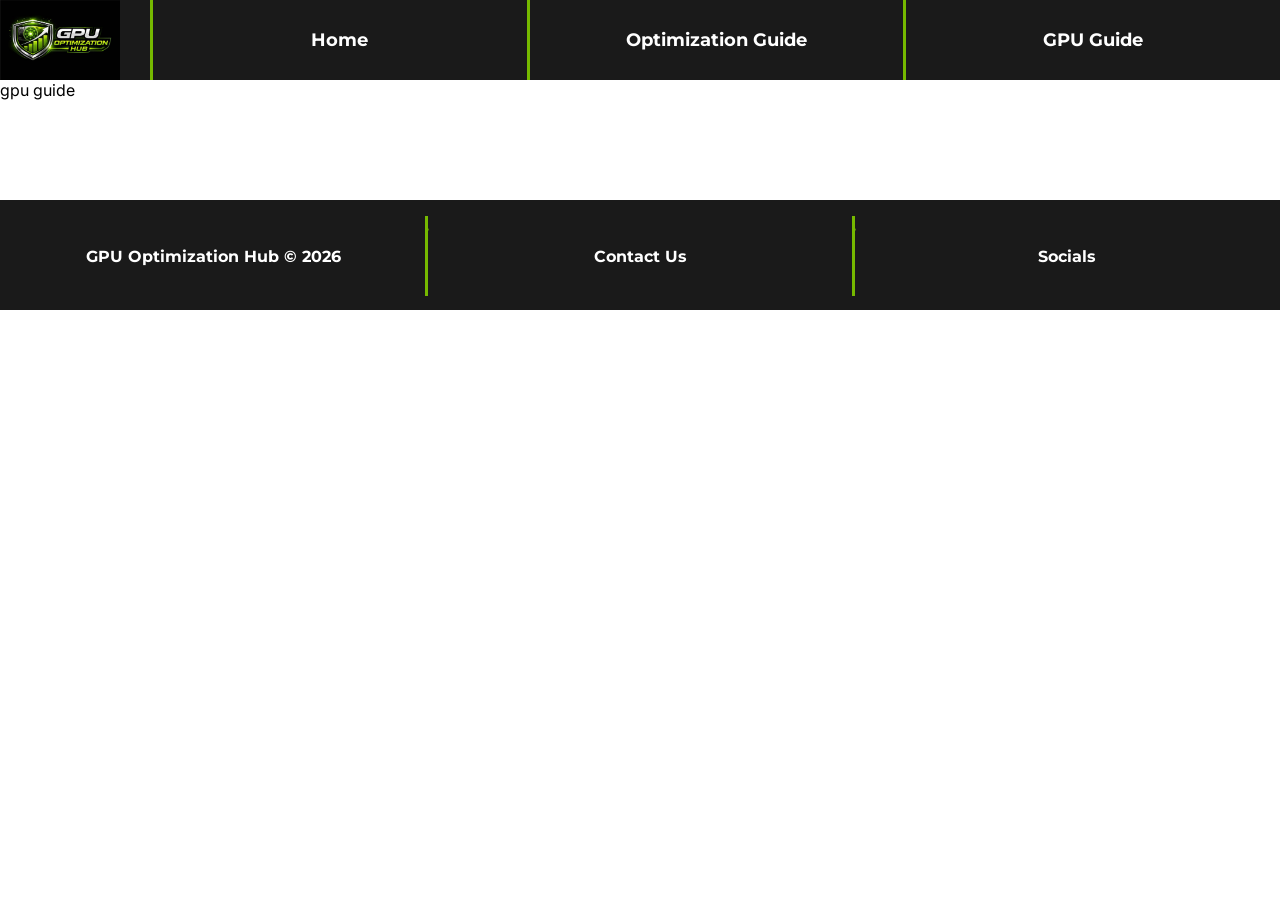
==== gpu-guide.html @ 00ade52e "added header & footer" ====
<!DOCTYPE html>
<html lang="en">
<head>
    <meta charset="UTF-8">
    <meta name="viewport" content="width=device-width, initial-scale=1.0">
    <title>GPU Guide</title>
    <link rel="stylesheet" href="css/gpu-guide.css">
</head>

<div id="content">
    <header>
        <img class="logo" src="pictures/company logo.png" alt="Dry Oar Logo">
        <nav>
            <a href="index.html">Home</a>
            <a href="op-guide.html">Optimization Guide</a>
            <a href="gpu-guide.html">GPU Guide</a>
        </nav>
    </header>
    <body>
        gpu guide
    </body>
    <footer>
        <p>GPU Optimization Hub &copy; 2026</p>
        <p class="divider">.</p>
        <p>Contact Us</p>
        <p class="divider">.</p>
        <p>Socials</p>
    </footer>
</div>
</html>
---- css/gpu-guide.css ----
/* imports */
@import url('https://fonts.googleapis.com/css2?family=Inter:ital,opsz,wght@0,14..32,100..900;1,14..32,100..900&family=Montserrat:ital,wght@0,100..900;1,100..900&display=swap');

:root {

  --heading-font: "Montserrat";
  --paragraph-font: "Inter";

  /* colors */
    --primary: #76B900;
    --secondary: #1A1A1A;
    --background: #FFFFFF;
    --accent: #E5E5E5;
}


#content {
    margin: 0 auto;
    background-color: var(--background);
    min-height: 100vh;
}


/* header */
header {
    display:grid;
    grid-template-columns: 150px auto;
    background-color: var(--secondary);
}
.logo {
    height: 80px;
}
nav {
    display: flex;
    background-color: var(--secondary);
    font-family: var(--heading-font);
    font-size: large;
}
nav a {
    text-align: center;
    background-color: var(--secondary);
    color: var(--background);
    text-decoration: none;
    height: 80px;
    display: flex;
    transition: background-color 0.5s;
    flex: 1;
    justify-content: center;
    align-items: center;
    border-left: 3px solid var(--primary);
    font-weight: bold;
}
nav a:hover {
    background-color:var(--primary);
}


/* body */
body {
    margin: 0;
    font-family: var(--paragraph-font), sans-serif;
    background-color: var(--background);
}


/* footer */
footer {
    background-color: var(--secondary);
    color: var(--background);
    height: 110px;
    justify-content: space-around;
    align-items: center;
    display: grid;
    grid-template-columns: 1fr 1px 1fr 1px 1fr;
    margin-top: 100px;
}

footer p {
    align-self: center;
    justify-self: center;
    font-family: var(--heading-font);
    font-weight: bold;

}
.divider {
    background-color: var(--primary);
    color: var(--primary);
    height: 80px;
    width: 3px;
}
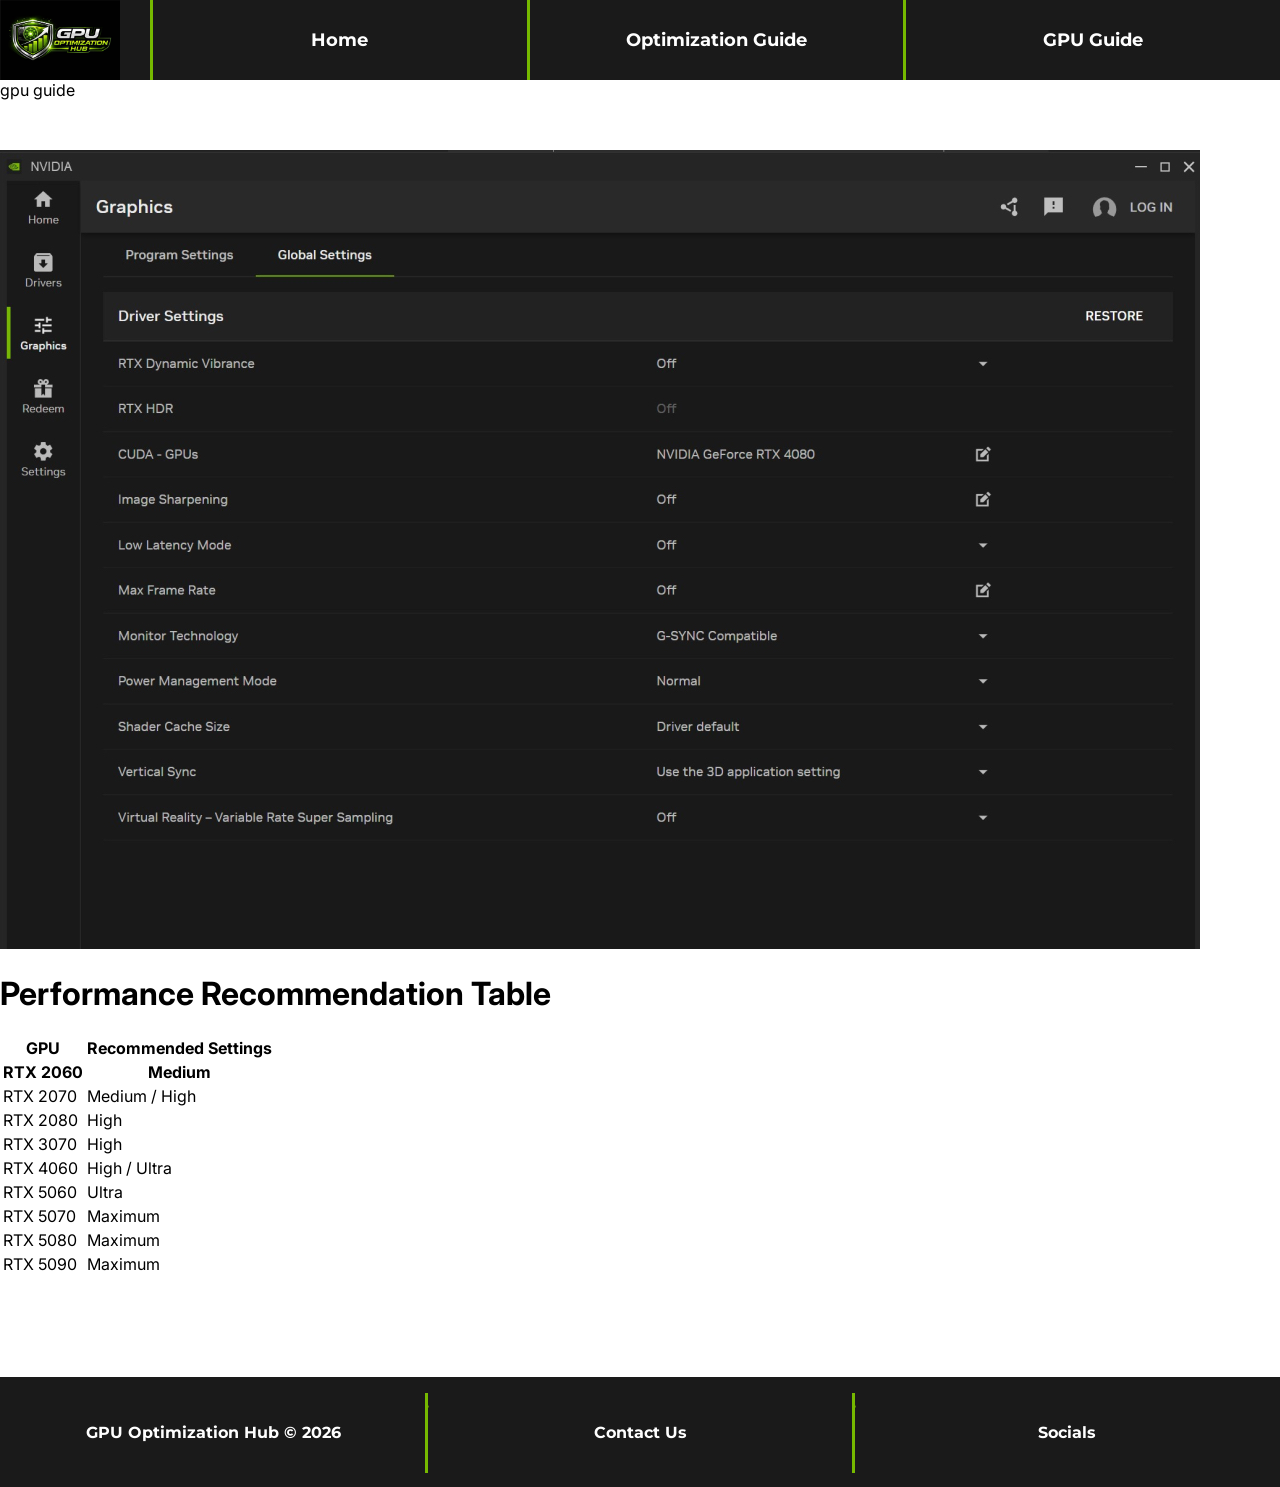
==== commit 24b71026: "Added the HTML of the GPU guide page." ====
--- a/gpu-guide.html
+++ b/gpu-guide.html
@@ -18,6 +18,57 @@
     </header>
     <body>
         gpu guide
+        <div id="hero-img">
+            <img src="pictures/Image.jfif" alt="GPU Image" class="hero-img">
+        </div>
+
+        <div id="hero-text">
+            <h1> Performance Recommendation Table </h1>
+        </div>
+
+        <table>
+            <tr>
+                <th>GPU </th>
+                <th>Recommended Settings</th>
+            </tr>
+            <tr>
+                <th>RTX 2060</th>
+                <th> Medium </th>
+            </tr>
+            <tr>
+                <td>RTX 2070</td>
+                <td>Medium / High</td>
+            </tr>
+            <tr>
+                <td>RTX 2080</td>
+                <td>High</td>
+            </tr>
+            <tr>
+                <td>RTX 3070</td>
+                <td>High</td>
+            </tr>
+            <tr>
+                <td>RTX 4060</td>
+                <td>High / Ultra</td>
+            </tr>
+            <tr>
+                <td>RTX 5060</td>
+                <td>Ultra</td>
+            </tr>
+            <tr>
+                <td>RTX 5070</td>
+                <td>Maximum</td>
+            </tr>
+            <tr>
+                <td>RTX 5080</td>
+                <td>Maximum</td>
+            </tr>
+            <tr>
+                <td>RTX 5090</td>
+                <td>Maximum</td>
+            </tr>
+        </table>
+
     </body>
     <footer>
         <p>GPU Optimization Hub &copy; 2026</p>
--- a/css/gpu-guide.css
+++ b/css/gpu-guide.css
@@ -88,3 +88,9 @@
     height: 80px;
     width: 3px;
 }
+
+#hero-img {
+    width: 100%;
+    height: auto;
+    margin-top: 50px;
+}
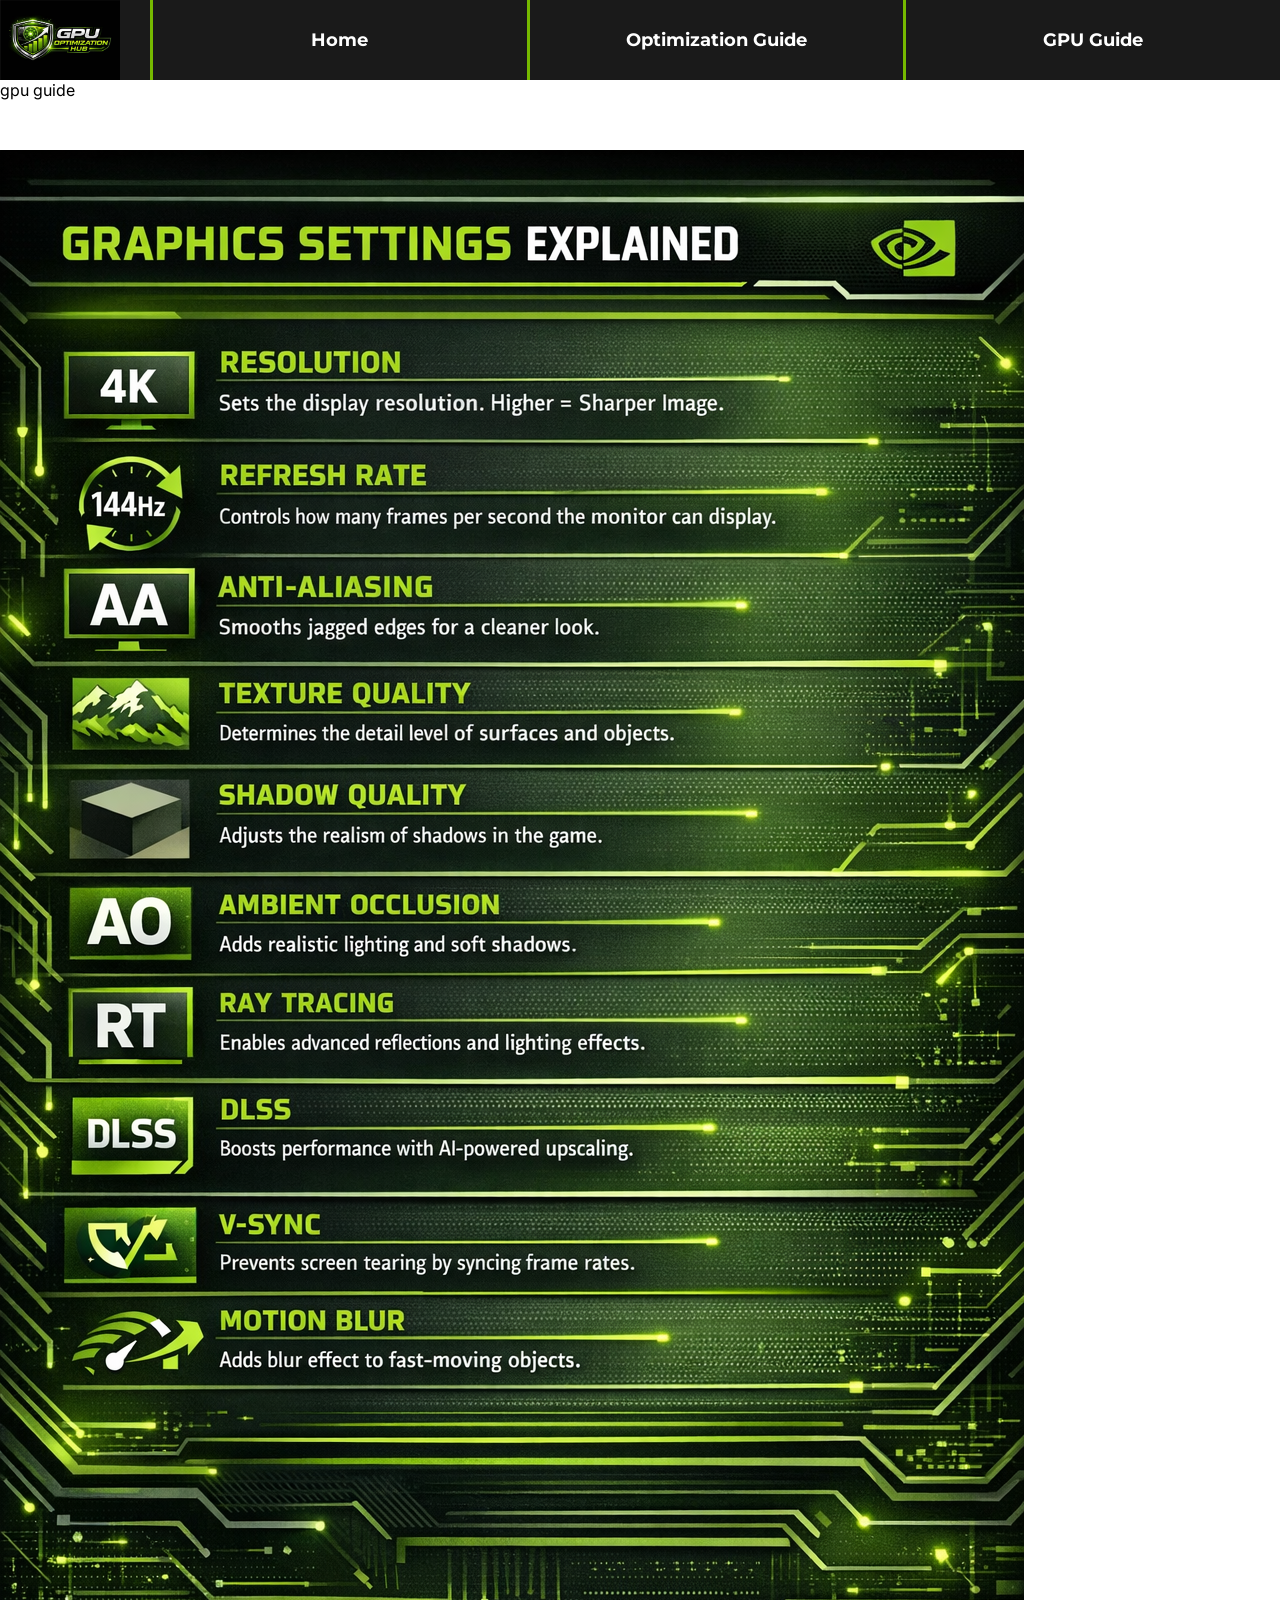
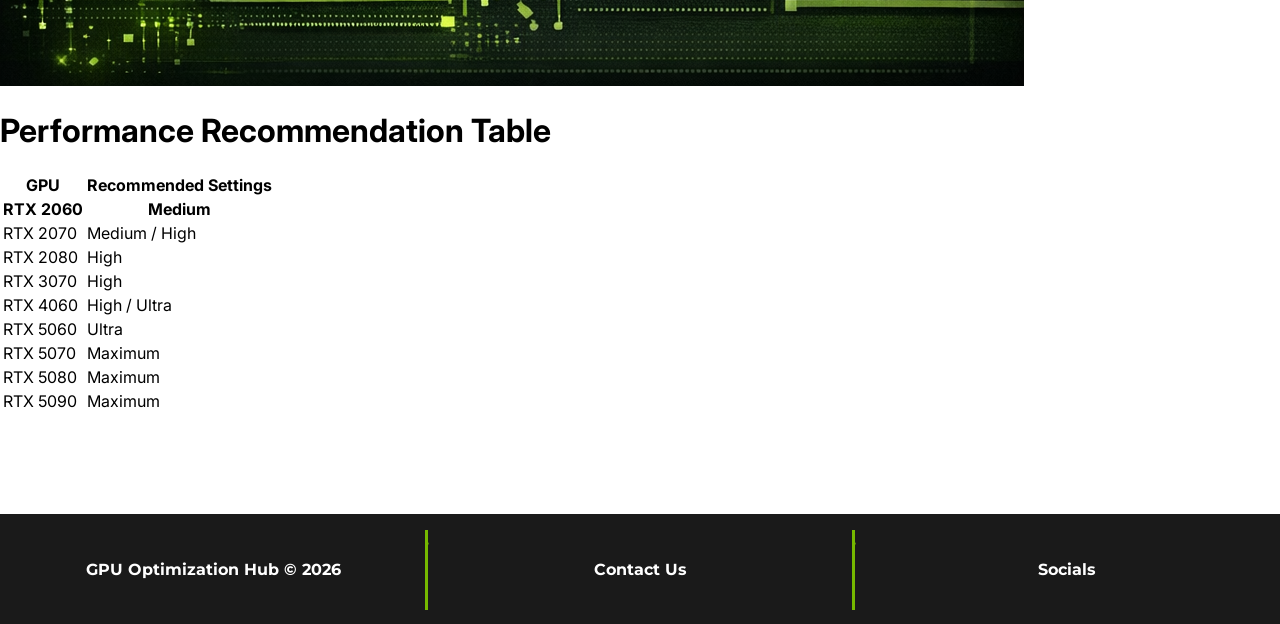
==== commit febd3a67: "changed picture" ====
--- a/gpu-guide.html
+++ b/gpu-guide.html
@@ -19,7 +19,7 @@
     <body>
         gpu guide
         <div id="hero-img">
-            <img src="pictures/Image.jfif" alt="GPU Image" class="hero-img">
+            <img src="pictures/gpu.png" alt="GPU Image" class="hero-img">
         </div>
 
         <div id="hero-text">
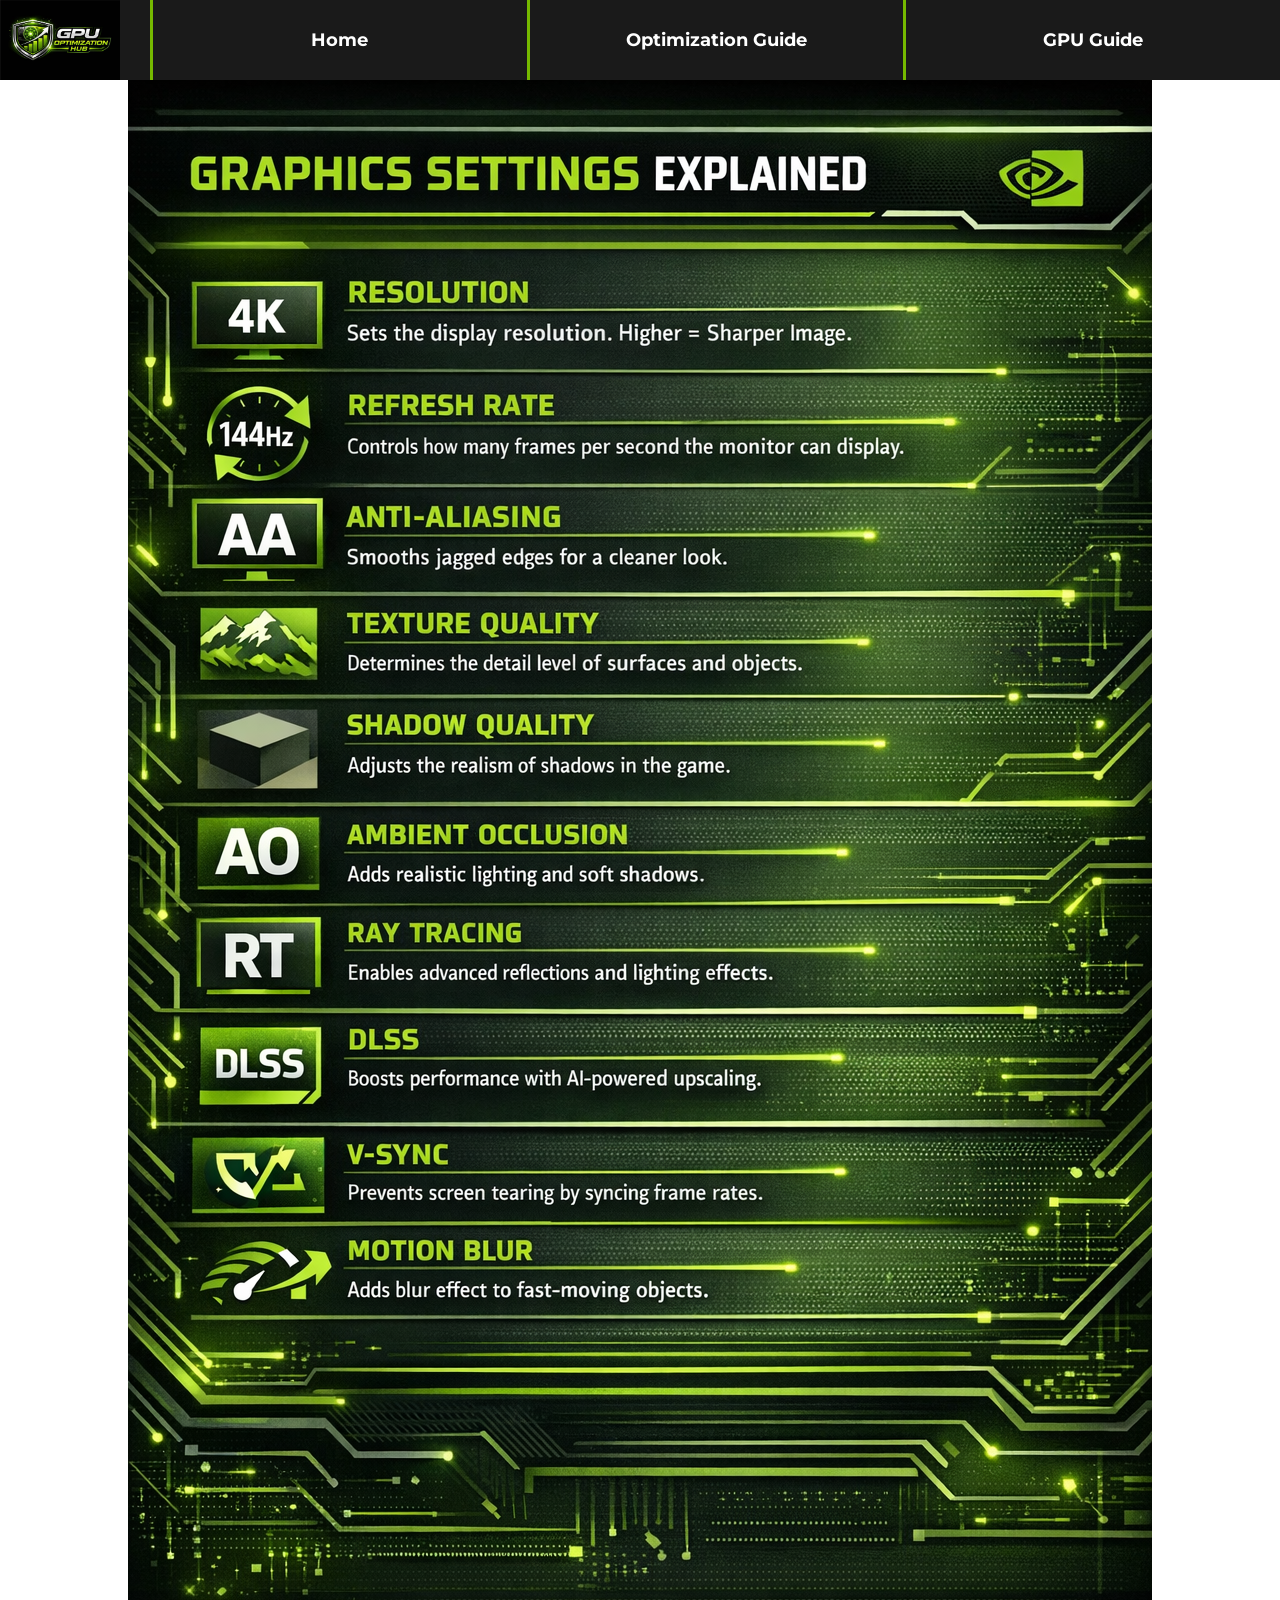
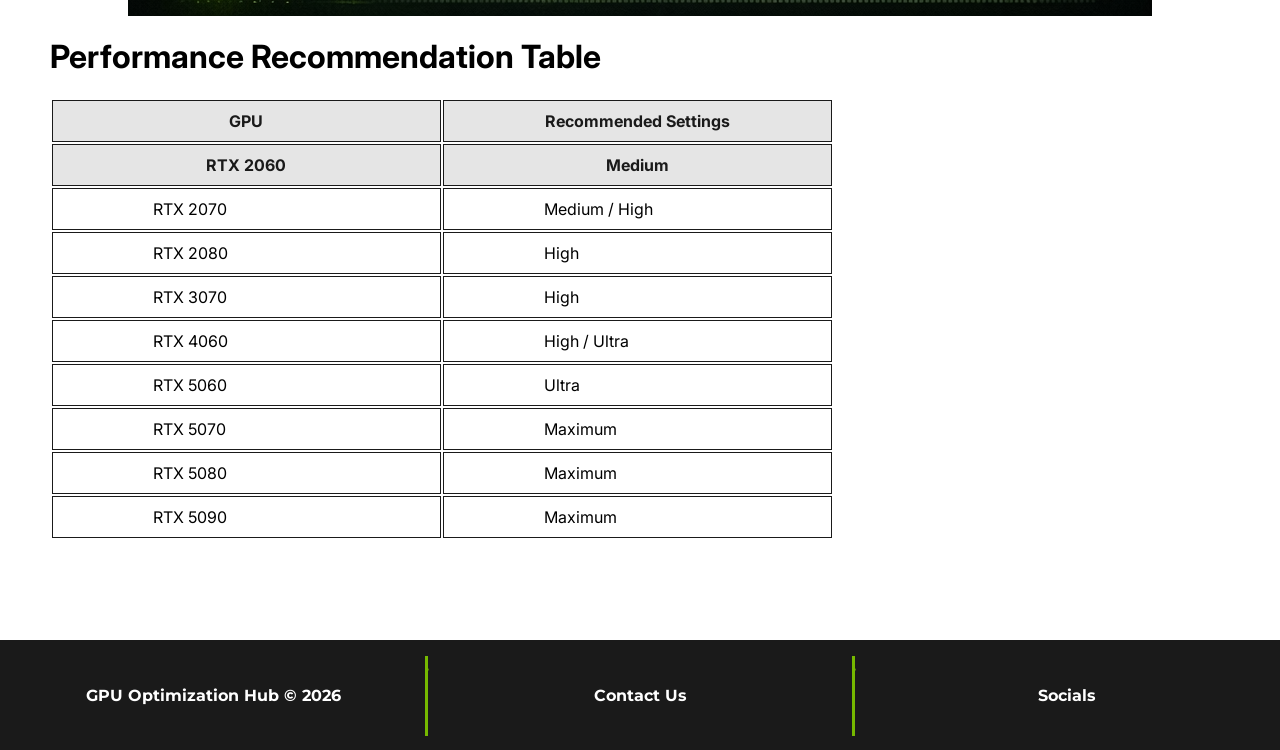
==== commit 0467c3c1: "GPU guide page CSS update" ====
--- a/gpu-guide.html
+++ b/gpu-guide.html
@@ -5,6 +5,9 @@
     <meta name="viewport" content="width=device-width, initial-scale=1.0">
     <title>GPU Guide</title>
     <link rel="stylesheet" href="css/gpu-guide.css">
+    <link rel="preconnect" href="https://fonts.googleapis.com">
+    <link rel="preconnect" href="https://fonts.gstatic.com" crossorigin>
+    <link href="https://fonts.googleapis.com/css2?family=Inter:ital,opsz,wght@0,14..32,100..900;1,14..32,100..900&family=Montserrat:ital,wght@0,100..900;1,100..900&display=swap" rel="stylesheet">
 </head>
 
 <div id="content">
@@ -17,7 +20,6 @@
         </nav>
     </header>
     <body>
-        gpu guide
         <div id="hero-img">
             <img src="pictures/gpu.png" alt="GPU Image" class="hero-img">
         </div>
--- a/css/gpu-guide.css
+++ b/css/gpu-guide.css
@@ -61,6 +61,35 @@
     font-family: var(--paragraph-font), sans-serif;
     background-color: var(--background);
 }
+#hero-img {
+    display: flex;
+    justify-content: center;
+    align-items: center;
+    height: 100%;
+}
+#hero-img img{
+    width: auto;
+    height: 100%;
+    margin: 0;
+}
+#hero-text {
+    padding-left: 50px;
+}
+table {
+    padding-left: 50px;
+}
+th {
+    background-color: var(--accent);
+    color: var(--secondary);
+    padding: 10px;
+    border: 1px solid var(--secondary);
+}
+td {
+    padding: 10px 100px;
+    border: 1px solid var(--secondary);
+    font-family: "Inter", sans-serif;
+    width: 40%;
+}
 
 
 /* footer */
@@ -88,9 +117,3 @@
     height: 80px;
     width: 3px;
 }
-
-#hero-img {
-    width: 100%;
-    height: auto;
-    margin-top: 50px;
-}
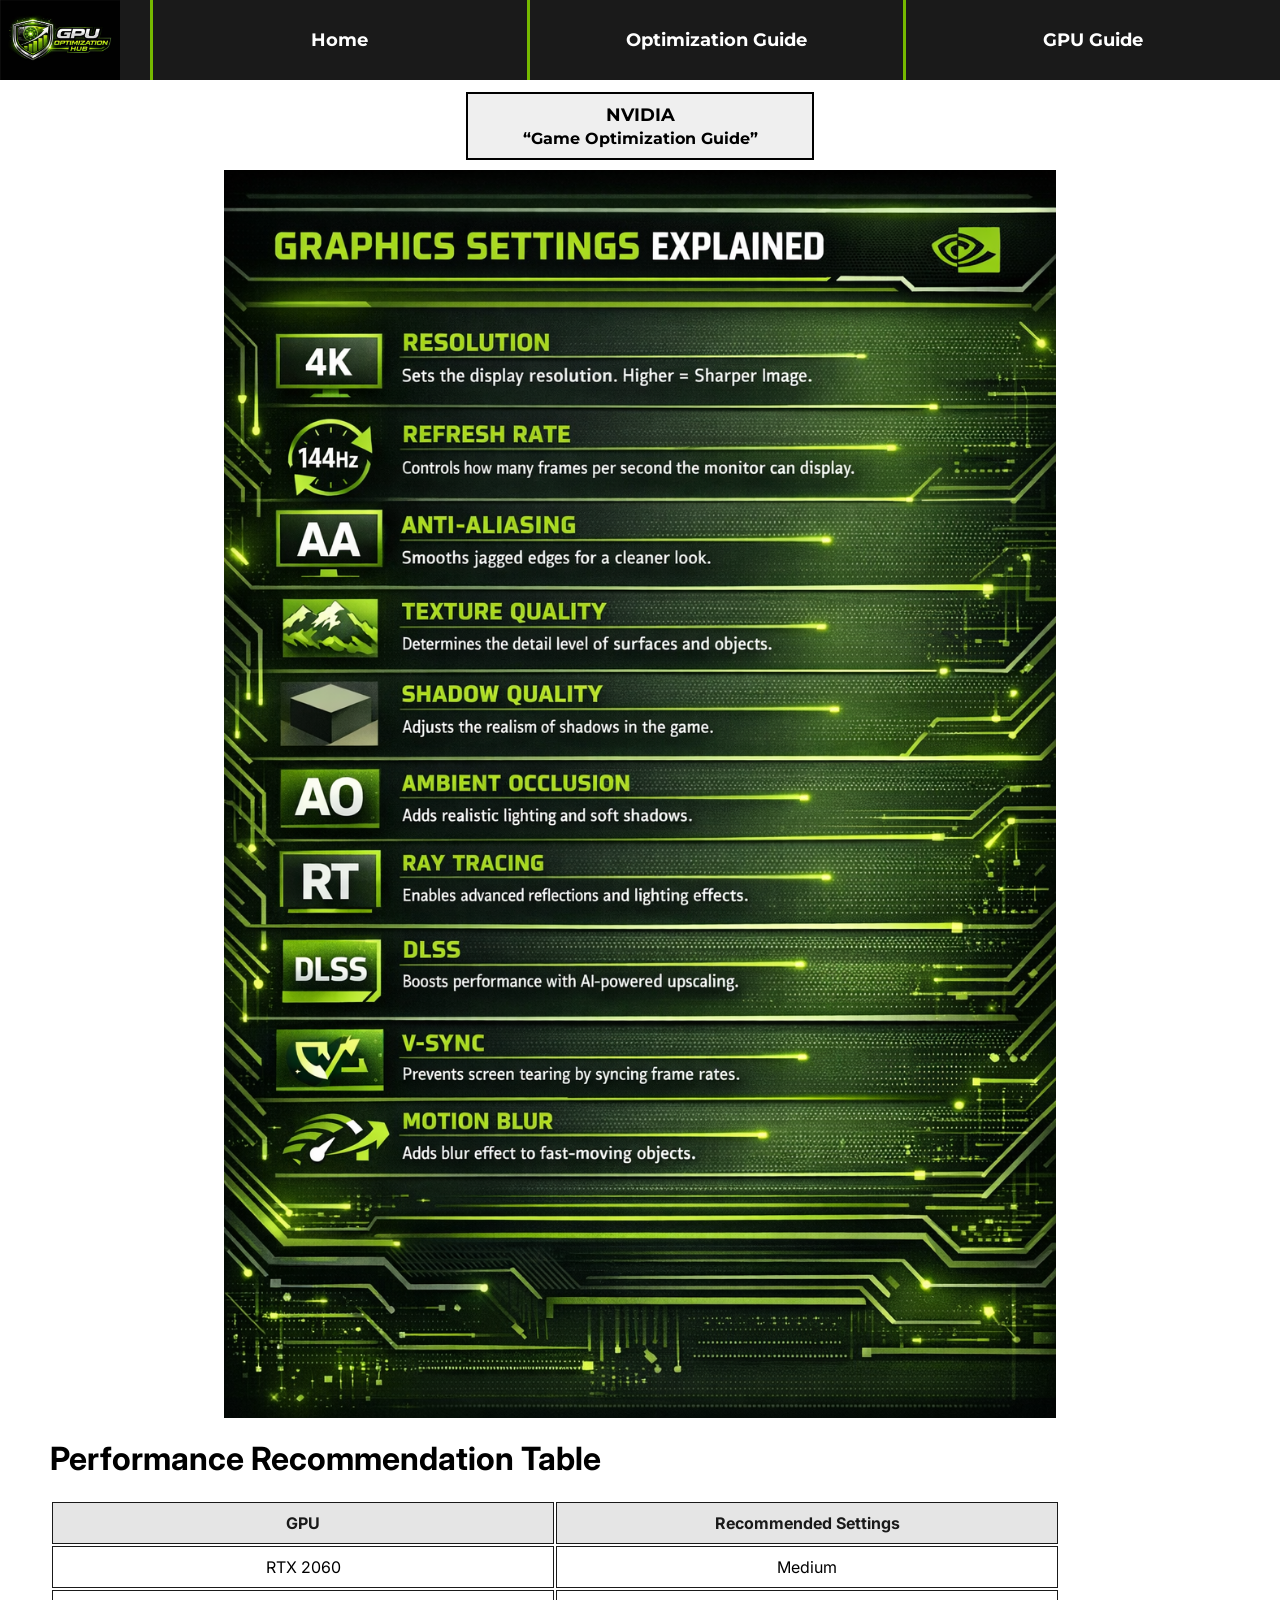
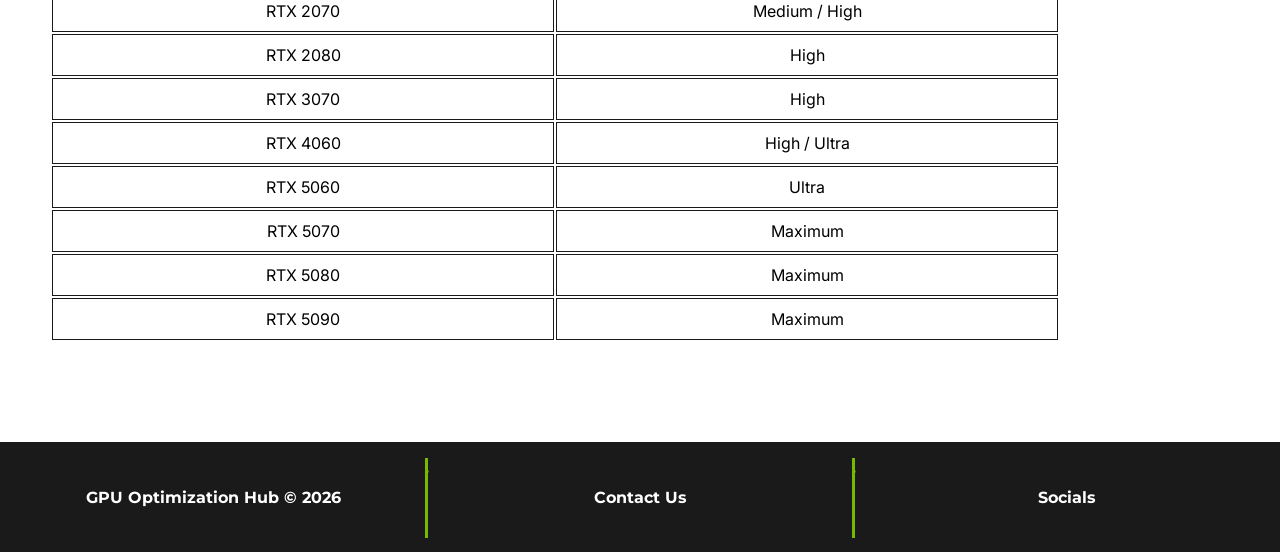
==== commit 31871439: "Updated CSS and HTML per Lead dev request" ====
--- a/gpu-guide.html
+++ b/gpu-guide.html
@@ -20,6 +20,10 @@
         </nav>
     </header>
     <body>
+        <section class="title-box">
+                <p class="page-label">NVIDIA</p>
+                <h1>“Game Optimization Guide”</h1>
+        </section>
         <div id="hero-img">
             <img src="pictures/gpu.png" alt="GPU Image" class="hero-img">
         </div>
@@ -34,8 +38,8 @@
                 <th>Recommended Settings</th>
             </tr>
             <tr>
-                <th>RTX 2060</th>
-                <th> Medium </th>
+                <td>RTX 2060</td>
+                <td> Medium </td>
             </tr>
             <tr>
                 <td>RTX 2070</td>
--- a/css/gpu-guide.css
+++ b/css/gpu-guide.css
@@ -54,22 +54,41 @@
     background-color:var(--primary);
 }
 
-
 /* body */
 body {
     margin: 0;
     font-family: var(--paragraph-font), sans-serif;
     background-color: var(--background);
 }
+.title-box {
+    width: 320px;
+    margin: 12px auto 10px auto;
+    border: 2px solid black;
+    text-align: center;
+    background-color: #efefef;
+    padding: 10px 12px;
+}
+
+.page-label {
+    margin: 0 0 3px 0;
+    font-family: "Montserrat", Arial, sans-serif;
+    font-size: 18px;
+    font-weight: 700;
+}
+.title-box h1 {
+    margin: 0;
+    font-family: "Montserrat", Arial, sans-serif;
+    font-size: 16px;
+    font-weight: 700;
+}
 #hero-img {
     display: flex;
     justify-content: center;
     align-items: center;
-    height: 100%;
 }
 #hero-img img{
-    width: auto;
-    height: 100%;
+    width: 65%;
+    height: auto;
     margin: 0;
 }
 #hero-text {
@@ -88,7 +107,8 @@
     padding: 10px 100px;
     border: 1px solid var(--secondary);
     font-family: "Inter", sans-serif;
-    width: 40%;
+    width: 300px;
+    text-align: center;
 }
 
 
